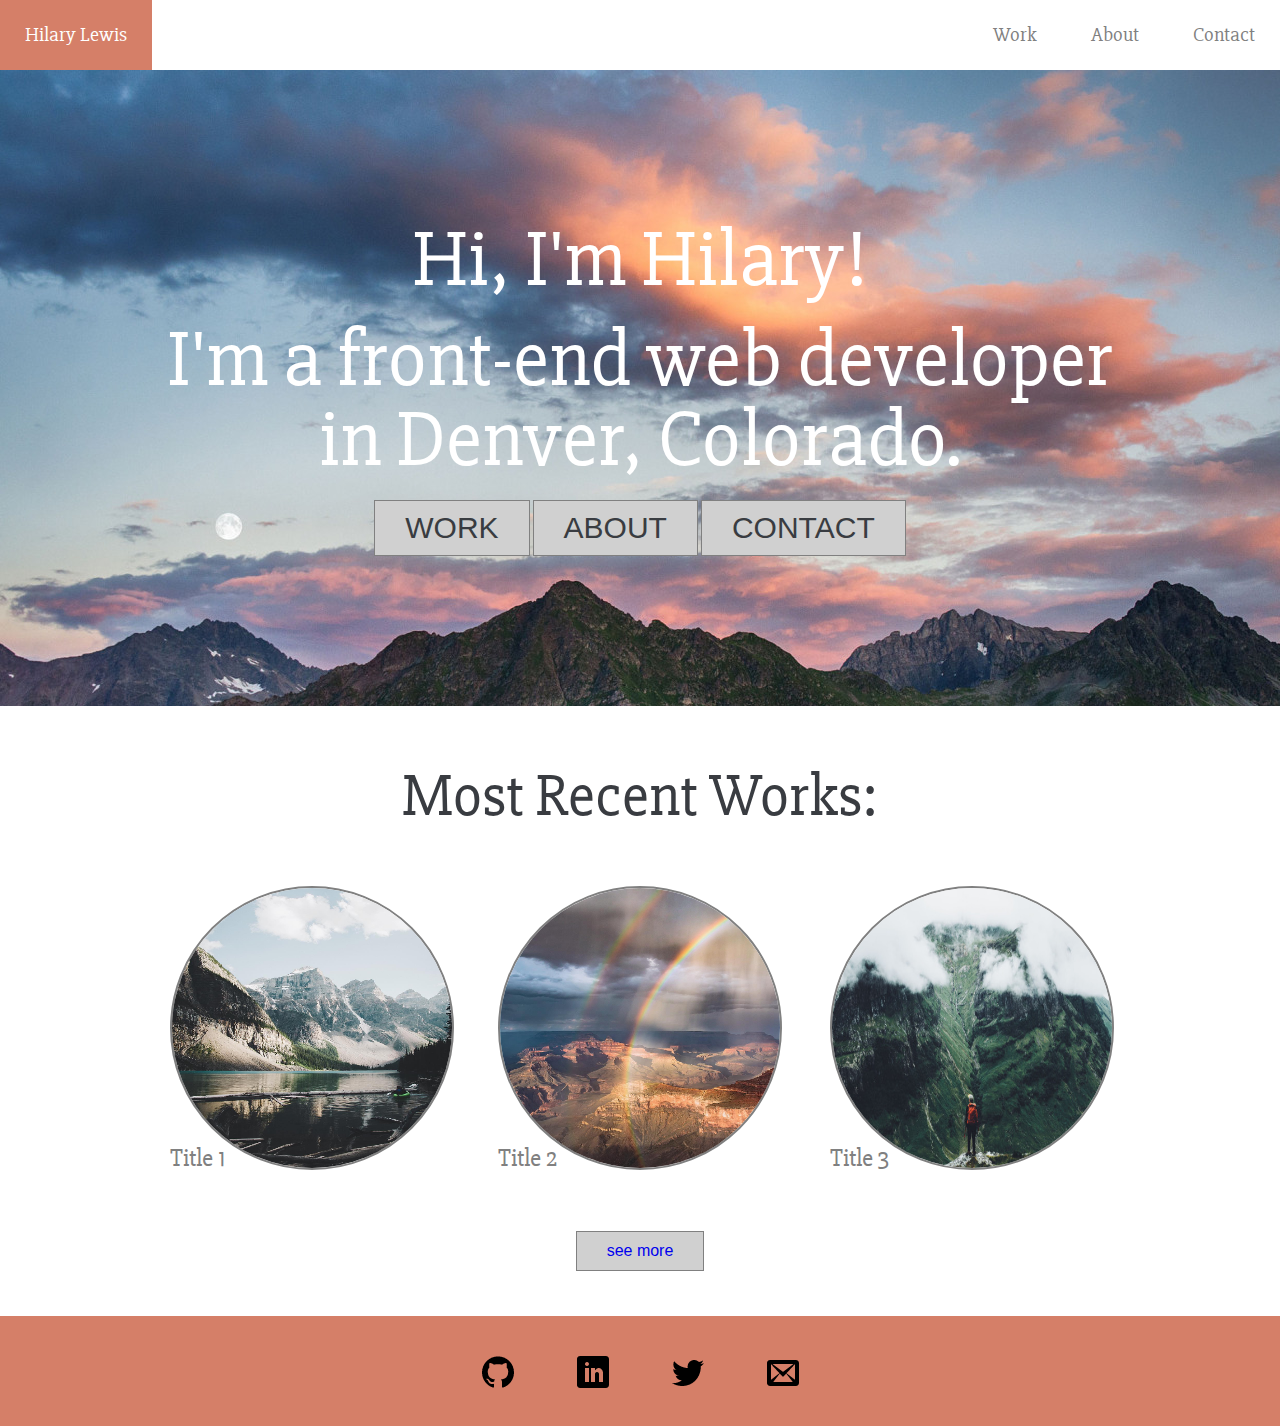
==== home.html @ 9472b470 "first commit for portfolio rough draft" ====
<!DOCTYPE html>
<html>
  <head>
    <title>Hilary Lewis</title>
    <link rel="stylesheet" type="text/css" href="reset.css">
    <link rel="stylesheet" type="text/css" href="styles.css">
    <link href="https://fonts.googleapis.com/css?family=Slabo+27px" rel="stylesheet">
  </head>

  <body>

    <header>
      <h1> <a href="file:///Users/hilarylewis/Documents/Turing/Module-1/Projects/Portfolio/home.html">Hilary Lewis</a></h1>
      <nav>
        <ul>
          <li><a href="file:///Users/hilarylewis/Documents/Turing/Module-1/Projects/Portfolio/my-work.html">Work</a></li>
          <li><a href="file:///Users/hilarylewis/Documents/Turing/Module-1/Projects/Portfolio/about-me.html">About</a></li>
          <li><a href="file:///Users/hilarylewis/Documents/Turing/Module-1/Projects/Portfolio/contact-me.html">Contact</a></li>
        </ul>
      </nav>
    </header>

    <section id="hero">
      <h2>Hi, I'm Hilary!</h2>
      <h2>I'm a front-end web developer in Denver, Colorado.</h2>
      <button class="button"><a href="file:///Users/hilarylewis/Documents/Turing/Module-1/Projects/Portfolio/my-work.html">Work</a></button>
      <button class='button'><a href="file:///Users/hilarylewis/Documents/Turing/Module-1/Projects/Portfolio/about-me.html">About</a></button>
      <button class='button'><a href="">Contact</a></button>
    </section>

    <section class = "container">
      <h3>Most Recent Works:</h3>

      <article class="three-columns-1">
        <a href="file:///Users/hilarylewis/Documents/Turing/Module-1/Projects/Portfolio/my-work.html">
          <img src="images/outdoors-1.jpg" alt="outdoors1" class='picture' />
          <p class="discription">Discription of the project hovers above the image. Discription of the project hovers above the image.</p>
          <h5 class = "project-title">Title 1</h5>
        </a>
      </article>

      <article class="three-columns-2">
        <a href="file:///Users/hilarylewis/Documents/Turing/Module-1/Projects/Portfolio/my-work.html">
          <img src="images/outdoors-2.jpg" alt="outdoors2" class='picture'/>
          <p class="discription">Discription of the project hovers above the image. Discription of the project hovers above the image.</p>
          <h5 class = "project-title">Title 2</h5>
        </a>
      </article>

      <article class="three-columns-3">
        <a href="file:///Users/hilarylewis/Documents/Turing/Module-1/Projects/Portfolio/my-work.html">
          <img src="images/outdoors-3.jpg" alt="outdoors3" class='picture'/>
          <p class="discription">Discription of the project hovers above the image. Discription of the project hovers above the image.</p>
          <h5 class = "project-title">Title 3</h5>
        </a>
      </article>

      <article class="more-button">
        <button class="button"><a href="file:///Users/hilarylewis/Documents/Turing/Module-1/Projects/Portfolio/my-work.html">see more</a></button>
    </section>

    <footer>
      <a href="https://github.com/hilarylewis92" target="_blank"><img src="images/github.png" alt="github" /></a>
      <a href="https://www.linkedin.com/in/hilary-lewis-b276277b" target="_blank"><img src="images/linkedin.png" alt="linkedin" /></a>
      <a href="https://twitter.com/hilarylewis92" target="_blank"><img src="images/twitter.png" alt="twitter" /></a>
      <a href="mailto:hilarylewis92@gmail.com"><img src="images/envelop.png" alt="email" /></a>
    </footer>
  </body>
</html>
---- styles.css ----
body {
  font-family: 'Slabo 27px', serif;
}

/*header navigation bar*/
header {
  background-color: white;
  height: 70px;
}
h1 {
  display: inline-block;
}
h1 a {
  display: inline-block;
  padding: 25px;
  font-size: 20px;
  color: gray;
  text-decoration: none;
}
h1 a:hover {
  background-color: rgb(213, 127, 104);
  color: white;
  height: 20px;
  text-decoration: none;
}
nav{
  float: right;
  font-size: 20px;
}
li {
  display: inline-block;
}
li a{
  display: inline-block;
  padding: 25px;
  color: gray;
  text-decoration: none;
}
li a:hover {
  background-color: rgb(123, 114, 170);
  color: white;
  height: 20px;
}

/*footer*/
footer {
  background-color: rgb(205, 194, 235);
  height: 70px;
  text-align: center;
  padding-top: 40px
}
footer a {
  padding: 30px;
}
footer img:hover {
  height: 40px;
  width: 40px;
}

/*Home page*/
#hero {
  text-align: center;
  padding: 150px;
  background: url("./images/background-image.jpg") no-repeat;
  background-size: cover;
}

#hero h2 {
  font-size: 80px;
  color: white !important;
  padding-bottom: 20px;
}

#hero a {
  font-size: 30px;
  text-transform: uppercase;
  text-decoration: none;
  color: rgb(57, 60, 65);
}

a {
  text-decoration: none;
}

.button {
  background-color: rgb(208, 208, 208);
 border: 1px solid gray;
 padding: 10px 30px;
 text-align: center;
 display: inline-block;
 font-size: 16px;
}

.more-button {
  font-size: 30px;
  text-align: center;
  margin: 60px;
}

.button:hover {
  background-color: gray;
}

.container {
  position: relative;
  height: 550px;
}

.container h3 {
  color: rgb(57, 60, 65) !important;
  font-size: 60px;
  margin: 60px 0px;
  text-align: center;
}

.three-columns-1 {
  display: inline-block;
  margin-left: 170px;
  margin-right: 270px;
}

.three-columns-2 {
  display: inline-block;

}

.three-columns-3 {
  display: inline-block;
  margin-left: 270px;
}

.discription {
  opacity: 0;
  position: absolute;
  text-align: center;
  width: 250px;
  margin: 120px 25px;;
  color: white;
  background: #000000;
  display: none;
}

a:hover .picture {
  display: clear;
  ocacity: 0.8;
}

.picture {
  border-radius: 100%;
  border: 2px solid gray;
  height: 280px;
  width: 280px;
  position: absolute;
}

.project-title {
  text-decoration: none;
  font-size: 25px;
  margin-top: 260px;
  color: gray;
}


footer {
  background-color: rgb(213, 127, 104);
  height: 70px;
  text-align: center;
  padding-top: 40px
}

footer a {
  padding: 30px;
}

footer img:hover {
  height: 30px;
  width: 30px;
}

.bio {
  text-align: center;
  background: rgb(188, 172, 207);
  padding: 50px;
  color:  rgb(57, 60, 65);
}

.bio h2 {
  font-size: 80px;
  color: white;
}

.bio p {
  font-size: 25px;
  text-align: justify;
  color: white;
  margin-top: 20px;
}

#paragraph-1 {
  display: inline-block;
  vertical-align: top;
  width: 400px;
}
#paragraph-2 {
  vertical-align: top;
  display: inline-block;
  margin-left: 50px;
  width: 400px;
}

.bio img {
  height: 240px;
  width: 200px;
  border-radius: 100%;
  border: 5px solid rgb(57, 60, 65);
}

#skills {
  color:  rgb(57, 60, 65);
  padding: 5%;
  text-align: center;
  display: inline-block;
  width: 15%;
  float: left;
}

#skills h3 {
  font-size: 60px;
  padding-bottom: 40px;
  text-align: center;
}

#skills h5 {
  font-size: 20px;
  display: block;
  padding: 40px
}


#experience {
  padding: 5%;
  color:  white;
  background-color: rgb(54, 54, 54);
  text-align: left;
  display: inline-block;
  width: 65%;
}

#experience .jobs {
  padding: 10px;
}

#experience h3 {
  font-size: 60px;
  padding-bottom: 40px;
  text-align: center;
}

#experience h4 {
  font-size: 30px;
  padding: 5px;
}

#experience h5 {
  font-size: 20px;
  padding: 5px 20px;
}

#experience p {
  padding: 5px 30px;
  font-size: 15px;
}

#mywork {
  background-color: rgb(54, 54, 54);
  position: relative;
  height: 800px;
}

#mywork h3 {
  color: white !important;
  font-size: 60px;
  /*margin: 20px 0px;*/
  text-align: center;
}

@media screen and (max-width: 880px) {
  #experience, #skills {
    display: block;
    width: 100%;
  }

  #skills {
    background-color: white;
  }

  #skills h5 {
    display: inline-block;
    padding: 15px;
  }

  #experience h3 {
    margin-top: 200px;
  }
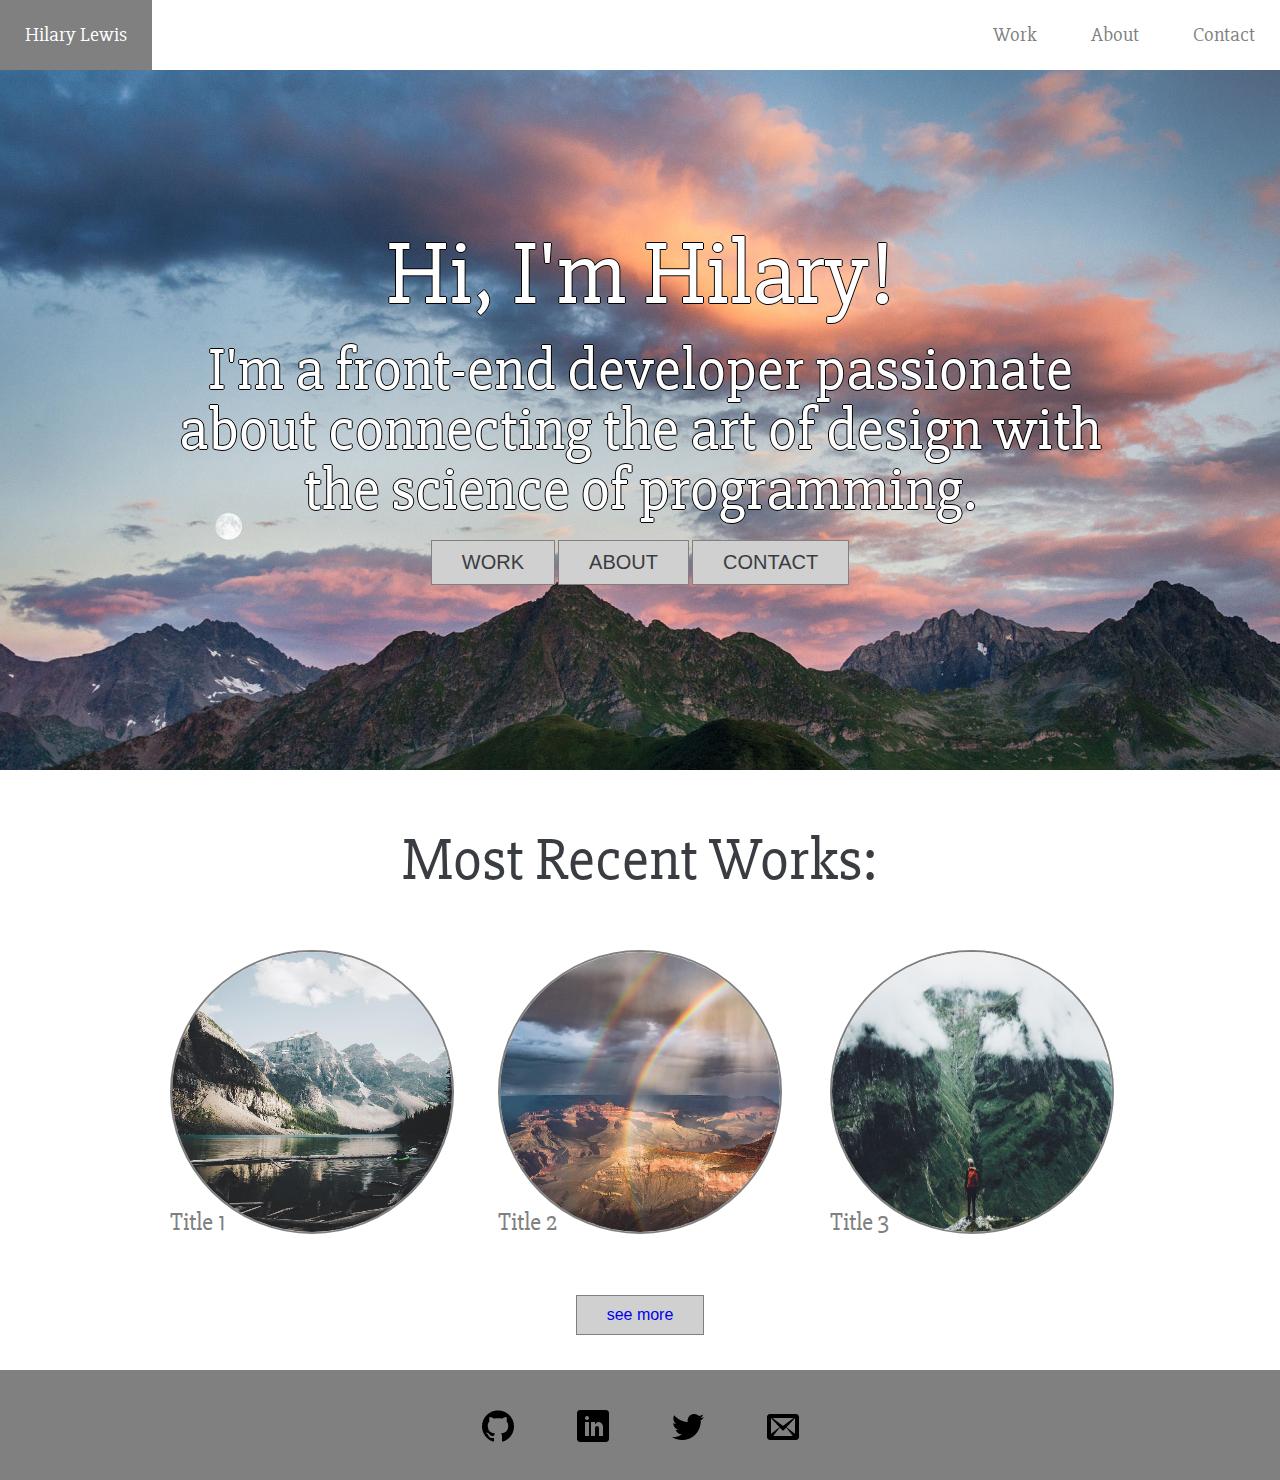
==== commit aeacd0ed: "updated mission statement" ====
--- a/home.html
+++ b/home.html
@@ -22,8 +22,8 @@
     </header>
 
     <section id="hero">
-      <h2>Hi, I'm Hilary!</h2>
-      <h2>I'm a front-end web developer in Denver, Colorado.</h2>
+      <h2 class='intro'>Hi, I'm Hilary!</h2>
+      <p>I'm a front-end developer passionate about connecting the art of design with the science of programming.</p>
       <button class="button"><a href="file:///Users/hilarylewis/Documents/Turing/Module-1/Projects/Portfolio/my-work.html">Work</a></button>
       <button class='button'><a href="file:///Users/hilarylewis/Documents/Turing/Module-1/Projects/Portfolio/about-me.html">About</a></button>
       <button class='button'><a href="">Contact</a></button>
--- a/styles.css
+++ b/styles.css
@@ -15,13 +15,11 @@
   padding: 25px;
   font-size: 20px;
   color: gray;
-  text-decoration: none;
 }
 h1 a:hover {
-  background-color: rgb(213, 127, 104);
+  background-color: gray;
   color: white;
   height: 20px;
-  text-decoration: none;
 }
 nav{
   float: right;
@@ -37,50 +35,47 @@
   text-decoration: none;
 }
 li a:hover {
-  background-color: rgb(123, 114, 170);
+  background-color: gray;
   color: white;
   height: 20px;
 }
 
-/*footer*/
-footer {
-  background-color: rgb(205, 194, 235);
-  height: 70px;
-  text-align: center;
-  padding-top: 40px
-}
-footer a {
-  padding: 30px;
-}
-footer img:hover {
-  height: 40px;
-  width: 40px;
-}
-
 /*Home page*/
+a {
+  text-decoration: none;
+}
+
 #hero {
-  text-align: center;
-  padding: 150px;
   background: url("./images/background-image.jpg") no-repeat;
   background-size: cover;
-}
-
-#hero h2 {
-  font-size: 80px;
+  height: 700px;
+  width: width;
+  text-align: center;
+}
+
+.intro {
+  font-size: 90px;
   color: white !important;
-  padding-bottom: 20px;
+  padding-top: 160px;
+  text-shadow: -1px 0 black, 0 1px black, 1px 0 black, 0 -1px black;
+
+}
+
+#hero p {
+  font-size: 60px;
+  color: white;
+  margin: 20px 150px;
+  text-align: center;
+  text-shadow: -1px 0 black, 0 1px black, 1px 0 black, 0 -1px black;
+
 }
 
 #hero a {
-  font-size: 30px;
+  font-size: 20px;
   text-transform: uppercase;
-  text-decoration: none;
-  color: rgb(57, 60, 65);
-}
-
-a {
-  text-decoration: none;
-}
+  color: rgb(57, 60, 65) !important;
+}
+
 
 .button {
   background-color: rgb(208, 208, 208);
@@ -93,8 +88,8 @@
 
 .more-button {
   font-size: 30px;
-  text-align: center;
   margin: 60px;
+  text-align: center;
 }
 
 .button:hover {
@@ -103,13 +98,13 @@
 
 .container {
   position: relative;
-  height: 550px;
+  height: 600px;
 }
 
 .container h3 {
   color: rgb(57, 60, 65) !important;
   font-size: 60px;
-  margin: 60px 0px;
+  padding: 60px;
   text-align: center;
 }
 
@@ -154,15 +149,15 @@
 }
 
 .project-title {
-  text-decoration: none;
+  /*text-decoration: none;*/
   font-size: 25px;
   margin-top: 260px;
   color: gray;
 }
 
-
+/*footer*/
 footer {
-  background-color: rgb(213, 127, 104);
+  background-color: gray;
   height: 70px;
   text-align: center;
   padding-top: 40px
@@ -177,42 +172,31 @@
   width: 30px;
 }
 
+/*about me*/
 .bio {
   text-align: center;
-  background: rgb(188, 172, 207);
-  padding: 50px;
-  color:  rgb(57, 60, 65);
+  background: rgb(115, 80, 102);
+  height: 700px;
 }
 
 .bio h2 {
   font-size: 80px;
-  color: white;
-}
-
-.bio p {
+  color: white !important;
+  padding-top: 60px;
+}
+
+.paragraph {
+  color: white;
   font-size: 25px;
-  text-align: justify;
-  color: white;
-  margin-top: 20px;
-}
-
-#paragraph-1 {
-  display: inline-block;
-  vertical-align: top;
-  width: 400px;
-}
-#paragraph-2 {
-  vertical-align: top;
-  display: inline-block;
-  margin-left: 50px;
-  width: 400px;
+  text-align: center;
+  margin: 20px 220px
 }
 
 .bio img {
   height: 240px;
   width: 200px;
   border-radius: 100%;
-  border: 5px solid rgb(57, 60, 65);
+  border: 3px solid rgb(57, 60, 65);
 }
 
 #skills {
@@ -233,21 +217,20 @@
 #skills h5 {
   font-size: 20px;
   display: block;
-  padding: 40px
-}
-
+  padding-bottom: 40px;
+}
 
 #experience {
   padding: 5%;
   color:  white;
-  background-color: rgb(54, 54, 54);
+  background-color: rgb(57, 60, 65);
   text-align: left;
   display: inline-block;
   width: 65%;
 }
 
 #experience .jobs {
-  padding: 10px;
+  /*padding-bottom: 10px;*/
 }
 
 #experience h3 {
@@ -258,29 +241,33 @@
 
 #experience h4 {
   font-size: 30px;
-  padding: 5px;
 }
 
 #experience h5 {
   font-size: 20px;
-  padding: 5px 20px;
+  padding: 10px 20px;
+  font: sans-serif;
 }
 
 #experience p {
-  padding: 5px 30px;
-  font-size: 15px;
-}
+  padding: 0px 0px 40px 20px;
+  font-size: 18px;
+    font: sans-serif;
+}
+
+
+/*my work*/
 
 #mywork {
-  background-color: rgb(54, 54, 54);
+  background-color: rgb(57, 60, 65);
   position: relative;
-  height: 800px;
+  height: 1300px;
 }
 
 #mywork h3 {
   color: white !important;
-  font-size: 60px;
-  /*margin: 20px 0px;*/
+  font-size: 80px;
+  padding: 60px;
   text-align: center;
 }
 
